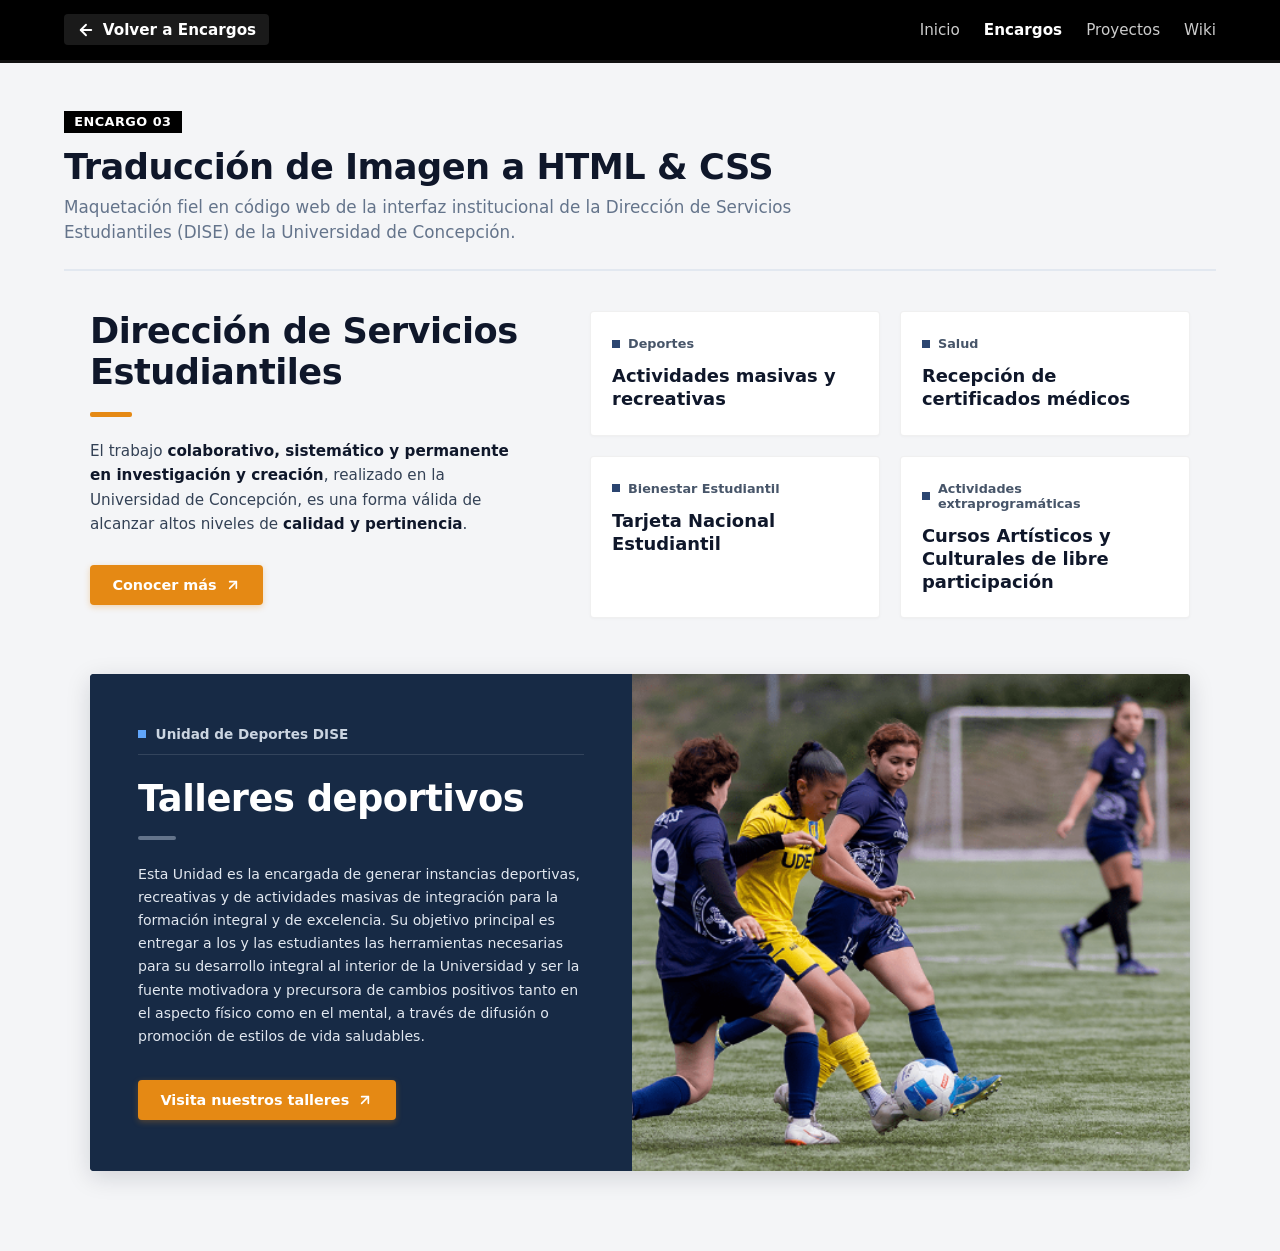
==== encargo3.html @ dd3e7016 "0.1" ====
<!DOCTYPE html>
<html lang="es">
<head>
    <meta charset="UTF-8">
    <meta name="viewport" content="width=device-width, initial-scale=1.0">
    <title>Misael Vergara - Encargo 03: Traducción DISE UDEC</title>
    <link rel="stylesheet" href="encargo3.css">
</head>
<body>

    <!-- Barra de navegación / Cabecera superior -->
    <header class="top-nav-bar">
        <div class="nav-container">
            <a href="encargos.html" class="back-link">
                <svg width="18" height="18" viewBox="0 0 24 24" fill="none" stroke="currentColor" stroke-width="2.5" stroke-linecap="round" stroke-linejoin="round">
                    <line x1="19" y1="12" x2="5" y2="12"></line>
                    <polyline points="12 19 5 12 12 5"></polyline>
                </svg>
                Volver a Encargos
            </a>
            <nav class="main-menu">
                <a href="index.html">Inicio</a>
                <a href="encargos.html" class="active">Encargos</a>
                <a href="proyectos.html">Proyectos</a>
                <a href="https://wiki.ead.pucv.cl/Misael_Vergara" target="_blank" rel="noopener noreferrer">Wiki</a>
            </nav>
        </div>
    </header>

    <!-- Contenedor Principal del Encargo 03 -->
    <main class="page-container">
        <header class="encargo-header-info">
            <span class="encargo-tag">Encargo 03</span>
            <h1 class="encargo-title-text">Traducción de Imagen a HTML & CSS</h1>
            <p class="encargo-desc-text">Maquetación fiel en código web de la interfaz institucional de la Dirección de Servicios Estudiantiles (DISE) de la Universidad de Concepción.</p>
        </header>

        <!-- Maquetación de la Interfaz DISE UDEC -->
        <section class="dise-wrapper">
            
            <!-- Sección Superior -->
            <div class="dise-top-section">
                <!-- Columna Izquierda: Introducción y Botón -->
                <div class="dise-intro">
                    <h2 class="dise-main-title">Dirección de Servicios<br>Estudiantiles</h2>
                    <div class="dise-orange-bar"></div>
                    <p class="dise-intro-text">
                        El trabajo <strong>colaborativo, sistemático y permanente en investigación y creación</strong>, realizado en la Universidad de Concepción, es una forma válida de alcanzar altos niveles de <strong>calidad y pertinencia</strong>.
                    </p>
                    <a href="https://dise.udec.cl/" target="_blank" rel="noopener noreferrer" class="dise-btn">
                        Conocer más
                        <svg class="dise-icon" viewBox="0 0 24 24" width="16" height="16" stroke="currentColor" stroke-width="2.5" fill="none" stroke-linecap="round" stroke-linejoin="round">
                            <line x1="7" y1="17" x2="17" y2="7"></line>
                            <polyline points="7 7 17 7 17 17"></polyline>
                        </svg>
                    </a>
                </div>

                <!-- Columna Derecha: Grilla 2x2 de tarjetas -->
                <div class="dise-cards-grid">
                    <!-- Tarjeta 1 -->
                    <div class="dise-card">
                        <div class="dise-card-tag">
                            <span class="dise-tag-square"></span>
                            <span>Deportes</span>
                        </div>
                        <h3 class="dise-card-title">Actividades masivas y recreativas</h3>
                    </div>

                    <!-- Tarjeta 2 -->
                    <div class="dise-card">
                        <div class="dise-card-tag">
                            <span class="dise-tag-square"></span>
                            <span>Salud</span>
                        </div>
                        <h3 class="dise-card-title">Recepción de certificados médicos</h3>
                    </div>

                    <!-- Tarjeta 3 -->
                    <div class="dise-card">
                        <div class="dise-card-tag">
                            <span class="dise-tag-square"></span>
                            <span>Bienestar Estudiantil</span>
                        </div>
                        <h3 class="dise-card-title">Tarjeta Nacional Estudiantil</h3>
                    </div>

                    <!-- Tarjeta 4 -->
                    <div class="dise-card">
                        <div class="dise-card-tag">
                            <span class="dise-tag-square"></span>
                            <span>Actividades extraprogramáticas</span>
                        </div>
                        <h3 class="dise-card-title">Cursos Artísticos y Culturales de libre participación</h3>
                    </div>
                </div>
            </div>

            <!-- Sección Inferior: Banner Talleres Deportivos -->
            <div class="dise-banner-card">
                <div class="dise-banner-info">
                    <div class="dise-banner-tag">
                        <span class="dise-banner-tag-square"></span>
                        <span>Unidad de Deportes DISE</span>
                    </div>
                    <h2 class="dise-banner-title">Talleres deportivos</h2>
                    <div class="dise-slate-bar"></div>
                    <p class="dise-banner-text">
                        Esta Unidad es la encargada de generar instancias deportivas, recreativas y de actividades masivas de integración para la formación integral y de excelencia. Su objetivo principal es entregar a los y las estudiantes las herramientas necesarias para su desarrollo integral al interior de la Universidad y ser la fuente motivadora y precursora de cambios positivos tanto en el aspecto físico como en el mental, a través de difusión o promoción de estilos de vida saludables.
                    </p>
                    <a href="https://dise.udec.cl/deportes" target="_blank" rel="noopener noreferrer" class="dise-btn dise-banner-btn">
                        Visita nuestros talleres
                        <svg class="dise-icon" viewBox="0 0 24 24" width="16" height="16" stroke="currentColor" stroke-width="2.5" fill="none" stroke-linecap="round" stroke-linejoin="round">
                            <line x1="7" y1="17" x2="17" y2="7"></line>
                            <polyline points="7 7 17 7 17 17"></polyline>
                        </svg>
                    </a>
                </div>
                <div class="dise-banner-img-wrapper">
                    <img src="assets/deportes.png" alt="Talleres Deportivos UDEC" class="dise-banner-img">
                </div>
            </div>

        </section>
    </main>

</body>
</html>
---- encargo3.css ----
/* ==========================================================================
   ESTILOS DEDICADOS - ENCARGO 03: TRADUCCIÓN DISE UDEC
   Archivo independiente para aislar el CSS del resto del sitio.
   ========================================================================== */

* {
    box-sizing: border-box;
    margin: 0;
    padding: 0;
}

body {
    font-family: system-ui, -apple-system, BlinkMacSystemFont, 'Segoe UI', Roboto, Helvetica, Arial, sans-serif;
    background-color: #f4f5f7;
    color: #1e293b;
    min-height: 100vh;
    display: flex;
    flex-direction: column;
}

/*-- Barra de Navegación Superior --*/
.top-nav-bar {
    background-color: #000000;
    color: #ffffff;
    width: 100%;
    position: sticky;
    top: 0;
    z-index: 100;
    border-bottom: 3px solid #111111;
}

.nav-container {
    max-width: 1200px;
    margin: 0 auto;
    padding: 0.9rem 1.5rem;
    display: flex;
    align-items: center;
    justify-content: space-between;
}

.back-link {
    color: #ffffff;
    text-decoration: none;
    font-weight: 700;
    font-size: 0.95rem;
    display: inline-flex;
    align-items: center;
    gap: 0.5rem;
    padding: 0.4rem 0.8rem;
    background-color: rgba(255, 255, 255, 0.1);
    border-radius: 4px;
    transition: background-color 0.2s ease, transform 0.2s ease;
}

.back-link:hover {
    background-color: #ffffff;
    color: #000000;
    transform: translateX(-3px);
}

.main-menu {
    display: flex;
    gap: 1.5rem;
    align-items: center;
}

.main-menu a {
    color: #cccccc;
    text-decoration: none;
    font-size: 0.95rem;
    font-weight: 500;
    transition: color 0.2s ease;
}

.main-menu a:hover,
.main-menu a.active {
    color: #ffffff;
    font-weight: 700;
}

/*-- Encabezado del Encargo --*/
.page-container {
    max-width: 1200px;
    width: 100%;
    margin: 0 auto;
    padding: 3rem 1.5rem 5rem 1.5rem;
    flex: 1;
}

.encargo-header-info {
    margin-bottom: 2.5rem;
    border-bottom: 2px solid #e2e8f0;
    padding-bottom: 1.5rem;
}

.encargo-tag {
    display: inline-block;
    background-color: #000000;
    color: #ffffff;
    font-size: 0.8rem;
    font-weight: 800;
    text-transform: uppercase;
    letter-spacing: 0.5px;
    padding: 0.3em 0.8em;
    margin-bottom: 0.8rem;
}

.encargo-title-text {
    font-size: 2.2rem;
    font-weight: 800;
    color: #0f172a;
    margin-bottom: 0.5rem;
    letter-spacing: -0.5px;
}

.encargo-desc-text {
    font-size: 1.05rem;
    color: #64748b;
    max-width: 800px;
    line-height: 1.5;
}

/* ==========================================================================
   MAQUETACIÓN DE LA INTERFAZ DISE UDEC
   ========================================================================== */

.dise-wrapper {
    max-width: 1100px;
    margin: 0 auto;
    background-color: #f4f5f7;
}

/* Sección Superior */
.dise-top-section {
    display: grid;
    grid-template-columns: 1fr 1.35fr;
    gap: 3.5rem;
    margin-bottom: 3.5rem;
    align-items: start;
}

.dise-intro {
    display: flex;
    flex-direction: column;
    align-items: flex-start;
}

.dise-main-title {
    font-size: 2.2rem;
    font-weight: 800;
    color: #0f172a;
    line-height: 1.15;
    margin: 0 0 1.2rem 0;
    letter-spacing: -0.5px;
}

.dise-orange-bar {
    width: 42px;
    height: 5px;
    background-color: #e58914;
    margin-bottom: 1.4rem;
    border-radius: 2px;
}

.dise-intro-text {
    font-size: 0.95rem;
    color: #334155;
    line-height: 1.6;
    margin: 0 0 1.8rem 0;
}

.dise-intro-text strong {
    color: #0f172a;
    font-weight: 700;
}

.dise-btn {
    background-color: #e58914;
    color: #ffffff !important;
    text-decoration: none;
    font-size: 0.9rem;
    font-weight: 700;
    padding: 0.75rem 1.4rem;
    border-radius: 4px;
    display: inline-flex;
    align-items: center;
    gap: 0.5rem;
    transition: background-color 0.2s ease, transform 0.2s ease;
    border: none;
    box-shadow: 0 2px 6px rgba(229, 137, 20, 0.3);
}

.dise-btn:hover {
    background-color: #d17808;
    transform: translateY(-2px);
}

.dise-icon {
    display: inline-block;
    transition: transform 0.2s ease;
}

.dise-btn:hover .dise-icon {
    transform: translate(2px, -2px);
}

/* Grilla 2x2 de Tarjetas */
.dise-cards-grid {
    display: grid;
    grid-template-columns: 1fr 1fr;
    gap: 1.25rem;
}

.dise-card {
    background-color: #ffffff;
    padding: 1.5rem 1.3rem;
    border-radius: 4px;
    display: flex;
    flex-direction: column;
    justify-content: flex-start;
    border: 1px solid rgba(0, 0, 0, 0.06);
    box-shadow: 0 1px 3px rgba(0, 0, 0, 0.03);
    transition: transform 0.2s ease, box-shadow 0.2s ease;
}

.dise-card:hover {
    transform: translateY(-3px);
    box-shadow: 0 6px 16px rgba(0, 0, 0, 0.08);
}

.dise-card-tag {
    display: flex;
    align-items: center;
    gap: 0.5rem;
    font-size: 0.8rem;
    font-weight: 600;
    color: #475569;
    margin-bottom: 0.8rem;
}

.dise-tag-square {
    width: 8px;
    height: 8px;
    background-color: #2b4570;
    display: inline-block;
    flex-shrink: 0;
}

.dise-card-title {
    font-size: 1.12rem;
    font-weight: 700;
    color: #0f172a;
    line-height: 1.3;
    margin: 0;
}

/* Sección Inferior: Banner Talleres Deportivos */
.dise-banner-card {
    display: flex;
    background-color: #172a45;
    border-radius: 4px;
    overflow: hidden;
    box-shadow: 0 6px 24px rgba(15, 23, 42, 0.15);
}

.dise-banner-info {
    flex: 1;
    padding: 3.2rem 3rem;
    display: flex;
    flex-direction: column;
    justify-content: center;
    color: #ffffff;
    background-color: #172a45;
}

.dise-banner-tag {
    display: flex;
    align-items: center;
    gap: 0.6rem;
    font-size: 0.85rem;
    font-weight: 700;
    color: #cbd5e1;
    margin-bottom: 1.4rem;
    padding-bottom: 0.8rem;
    border-bottom: 1px solid rgba(255, 255, 255, 0.12);
}

.dise-banner-tag-square {
    width: 8px;
    height: 8px;
    background-color: #60a5fa;
    display: inline-block;
    flex-shrink: 0;
}

.dise-banner-title {
    font-size: 2.3rem;
    font-weight: 800;
    color: #ffffff;
    margin: 0 0 1rem 0;
    line-height: 1.15;
    letter-spacing: -0.5px;
}

.dise-slate-bar {
    width: 38px;
    height: 4px;
    background-color: #64748b;
    margin-bottom: 1.4rem;
    border-radius: 2px;
}

.dise-banner-text {
    font-size: 0.88rem;
    color: #e2e8f0;
    line-height: 1.65;
    margin: 0 0 2rem 0;
}

.dise-banner-btn {
    align-self: flex-start;
}

.dise-banner-img-wrapper {
    flex: 1.25;
    position: relative;
    min-height: 420px;
    background-color: #0f172a;
}

.dise-banner-img {
    width: 100%;
    height: 100%;
    object-fit: cover;
    object-position: center;
    display: block;
}

/* ==========================================================================
   RESPONSIVIDAD
   ========================================================================== */
@media (max-width: 900px) {
    .dise-top-section {
        grid-template-columns: 1fr;
        gap: 2.5rem;
    }

    .dise-banner-card {
        flex-direction: column;
    }

    .dise-banner-info {
        padding: 2.2rem 1.8rem;
    }

    .dise-banner-img-wrapper {
        min-height: 280px;
    }
}

@media (max-width: 600px) {
    .nav-container {
        flex-direction: column;
        gap: 0.8rem;
        align-items: flex-start;
    }

    .main-menu {
        gap: 1rem;
        font-size: 0.85rem;
    }

    .dise-cards-grid {
        grid-template-columns: 1fr;
    }

    .dise-main-title,
    .dise-banner-title {
        font-size: 1.8rem;
    }

    .encargo-title-text {
        font-size: 1.7rem;
    }
}
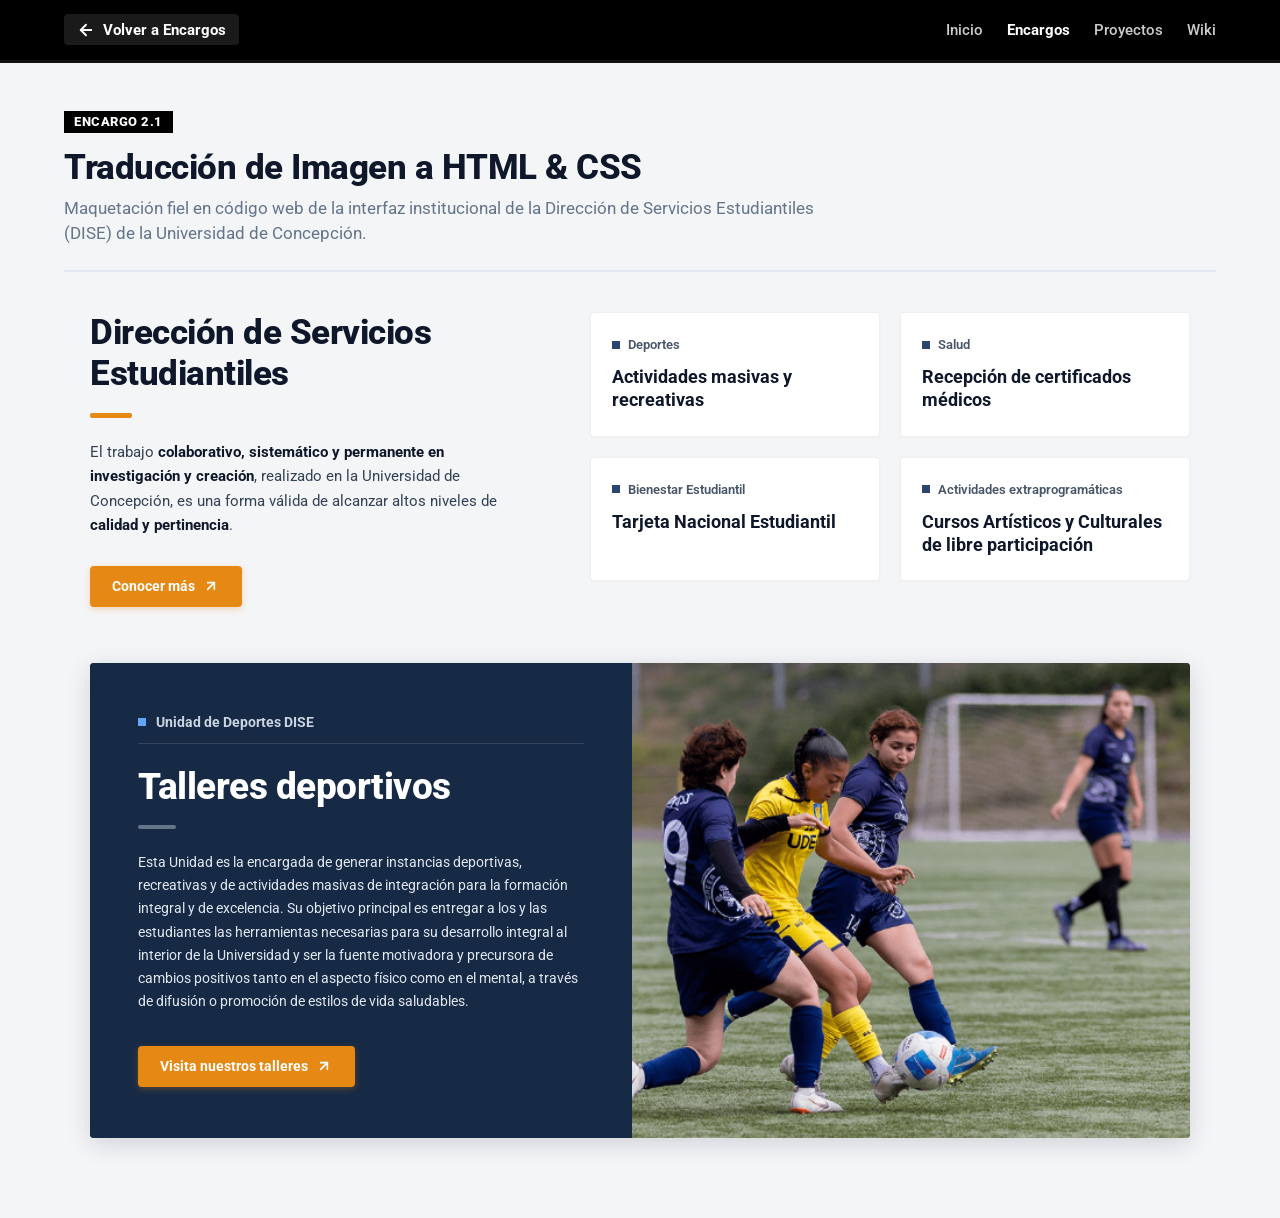
==== commit efd16458: "0.1" ====
--- a/encargo3.html
+++ b/encargo3.html
@@ -27,10 +27,10 @@
         </div>
     </header>
 
-    <!-- Contenedor Principal del Encargo 03 -->
+    <!-- Contenedor Principal del Encargo -->
     <main class="page-container">
         <header class="encargo-header-info">
-            <span class="encargo-tag">Encargo 03</span>
+            <span class="encargo-tag">Encargo 2.1</span>
             <h1 class="encargo-title-text">Traducción de Imagen a HTML & CSS</h1>
             <p class="encargo-desc-text">Maquetación fiel en código web de la interfaz institucional de la Dirección de Servicios Estudiantiles (DISE) de la Universidad de Concepción.</p>
         </header>
@@ -108,7 +108,7 @@
                     <p class="dise-banner-text">
                         Esta Unidad es la encargada de generar instancias deportivas, recreativas y de actividades masivas de integración para la formación integral y de excelencia. Su objetivo principal es entregar a los y las estudiantes las herramientas necesarias para su desarrollo integral al interior de la Universidad y ser la fuente motivadora y precursora de cambios positivos tanto en el aspecto físico como en el mental, a través de difusión o promoción de estilos de vida saludables.
                     </p>
-                    <a href="https://dise.udec.cl/deportes" target="_blank" rel="noopener noreferrer" class="dise-btn dise-banner-btn">
+                    <a href="https://dise.udec.cl" target="_blank" rel="noopener noreferrer" class="dise-btn dise-banner-btn">
                         Visita nuestros talleres
                         <svg class="dise-icon" viewBox="0 0 24 24" width="16" height="16" stroke="currentColor" stroke-width="2.5" fill="none" stroke-linecap="round" stroke-linejoin="round">
                             <line x1="7" y1="17" x2="17" y2="7"></line>
--- a/encargo3.css
+++ b/encargo3.css
@@ -1,7 +1,8 @@
-/* ==========================================================================
-   ESTILOS DEDICADOS - ENCARGO 03: TRADUCCIÓN DISE UDEC
-   Archivo independiente para aislar el CSS del resto del sitio.
-   ========================================================================== */
+
+@font-face {
+  font-family: 'Roboto';
+  src: url('assets/Roboto-VariableFont_wdth,wght.ttf') format('truetype');
+}
 
 * {
     box-sizing: border-box;
@@ -10,7 +11,7 @@
 }
 
 body {
-    font-family: system-ui, -apple-system, BlinkMacSystemFont, 'Segoe UI', Roboto, Helvetica, Arial, sans-serif;
+    font-family: Roboto, -apple-system, BlinkMacSystemFont, 'Segoe UI', Roboto, Helvetica, Arial, sans-serif;
     background-color: #f4f5f7;
     color: #1e293b;
     min-height: 100vh;
